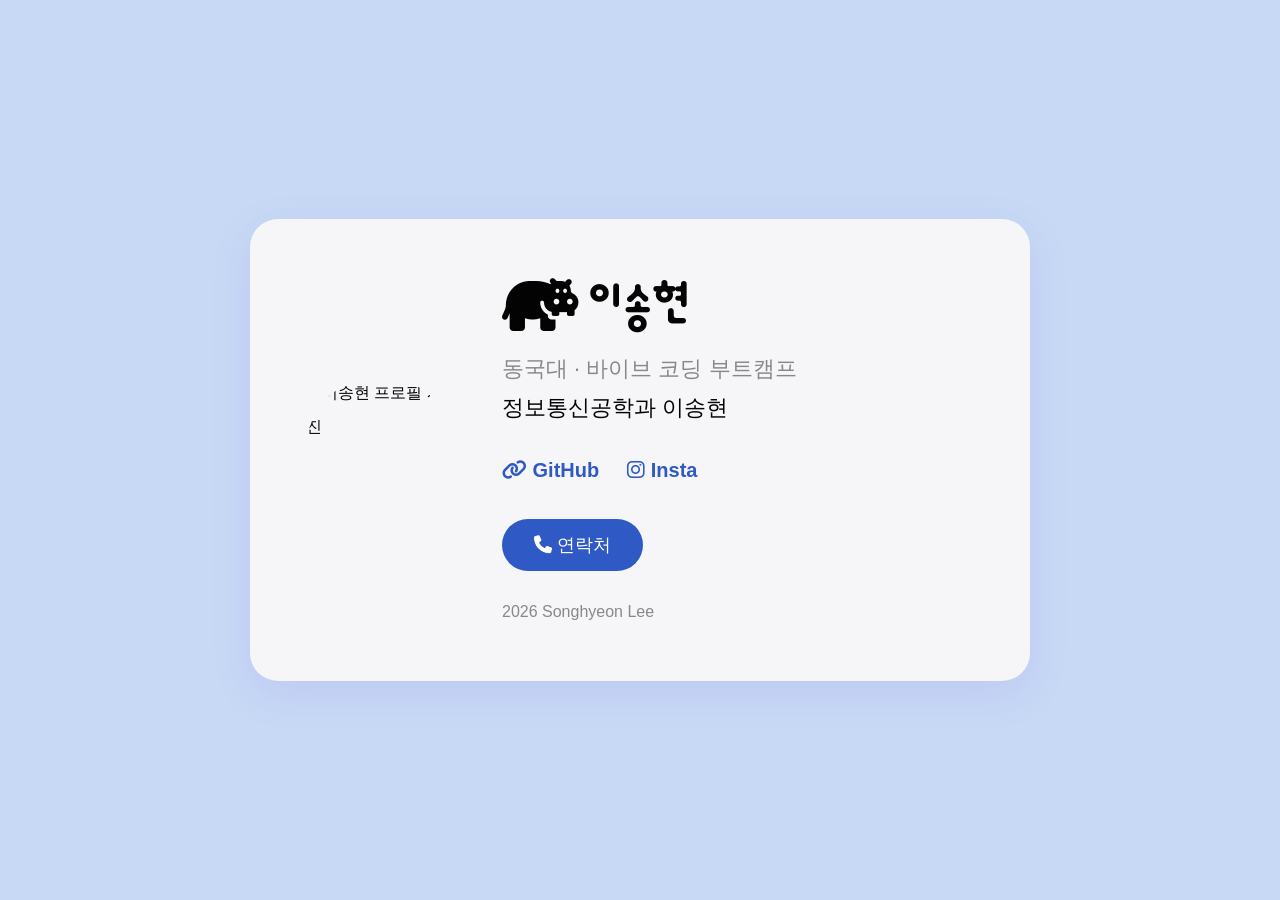
==== index.html @ 37086952 "Polish card metadata and role text for web viewing. Co-authored-by: Cursor <cursoragent@cursor.com>" ====
<!DOCTYPE html>
<html lang="ko">
<head>
    <meta charset="UTF-8">
    <meta name="viewport" content="width=device-width, initial-scale=1.0">
    <meta name="description" content="이송현 디지털 명함 — 동국대 정보통신공학과">
    <meta name="theme-color" content="#2f59c4">
    <title>이송현</title>
    <link rel="preconnect" href="https://fonts.googleapis.com">
    <link rel="preconnect" href="https://fonts.gstatic.com" crossorigin>
    <link href="https://fonts.googleapis.com/css2?family=Dongle:wght@300;400;700&family=Nanum+Gothic+Coding&family=Noto+Sans+KR:wght@100..900&display=swap" rel="stylesheet">
    <link rel="stylesheet" href="https://cdnjs.cloudflare.com/ajax/libs/font-awesome/6.5.2/css/all.min.css">
    <link rel="stylesheet" href="style.css">
</head>
<body>
    <main class="card">
        <img class="avatar" src="https://avatars.githubusercontent.com/u/312371526?s=400&u=9a8dedb2d05cd3ed2d2b8eda8fc3a1cdd4e4996f&v=4" alt="이송현 프로필 사진" />
        <div class="card__content">
            <header>
                <h1 class="dongle-bold"><i class="fa-solid fa-hippo"></i> 이송현</h1>
                <p class="role">동국대 · 바이브 코딩 부트캠프</p>
            </header>

            <section class="bio">
                <p>정보통신공학과 이송현</p>
            </section>

            <nav class="links">
                <a href="https://github.com/songhyeon0913" target="_blank"><i class="fa-solid fa-link"></i> GitHub</a>
                <a href="https://instagram.com/hxsnffl" target="_blank"><i class="fa-brands fa-instagram"></i> Insta</a>
            </nav>

            <button class="btn" id="contactbtn"><i class="fa-solid fa-phone"></i> 연락처</button>
            <footer> 2026 Songhyeon Lee</footer>
        </div>
    </main>
    <div class="modal" id="modal">
        <div class="modal__box">
            <h2>010-6365-0913</h2>
            <p>songhyeon0913@gmail.com</p>
            <button class="modal__close" id="closebtn">닫기</button>
        </div>
    </div>
    <script src="script.js"></script>
</body>
</html>
---- style.css ----
/* 어그로체(Aggravo) 라이트 웨이트를 불러온다 */
@font-face {
    font-family: 'Aggravo';
    src: url('https://cdn.jsdelivr.net/gh/projectnoonnu/noonfonts_2108@1.1/SBAggroL.woff') format('woff');
    font-weight: 300;
    font-display: swap;
}

/* 어그로체(Aggravo) 미디엄 웨이트를 불러온다 */
@font-face {
    font-family: 'Aggravo';
    src: url('https://cdn.jsdelivr.net/gh/projectnoonnu/noonfonts_2108@1.1/SBAggroM.woff') format('woff');
    font-weight: 500;
    font-display: swap;
}

/* 어그로체(Aggravo) 볼드 웨이트를 불러온다 */
@font-face {
    font-family: 'Aggravo';
    src: url('https://cdn.jsdelivr.net/gh/projectnoonnu/noonfonts_2108@1.1/SBAggroB.woff') format('woff');
    font-weight: 700;
    font-display: swap;
}

/* 모든 요소의 박스 모델·여백을 초기화한다 */
* {
    box-sizing: border-box;
    margin: 0;
    padding: 0;
}

/* 브랜드·텍스트·배경 등 색상을 변수로 모아 둔다 */
:root {
    --brand: #2f59c4;
    --brand-hover: #2554ca;
    --bg: #c8d9f5;
    --card: #f6f6f8;
    --text: #030303;
    --muted: #888888;
    --shadow: 0 12px 40px rgba(108, 92, 231, 0.12);
}

/* 드래그로 글자를 선택했을 때 배경색을 브랜드색으로 바꾼다 */
::selection {
    background: var(--brand);
    color: #fff;
}

/* 페이지 배경색을 칠하고 기본 글꼴을 어그로체로 둔다 */
body {
    min-height: 100vh;
    display: flex;
    justify-content: center;
    align-items: center;
    background: var(--bg);
    color: var(--text);
    font-family: 'Aggravo', sans-serif;
    font-weight: 300;
    line-height: 2.1;
}

/* 카드가 아래에서 부드럽게 떠오르며 등장한다 */
@keyframes card-in {
    from {
        opacity: 0;
        transform: translateY(24px);
    }
    to {
        opacity: 1;
        transform: translateY(0);
    }
}

/* 명함 카드를 가로로 길게 키운다 */
.card {
    width: 100%;
    max-width: 780px;
    display: flex;
    align-items: center;
    gap: 48px;
    padding: 52px 56px;
    background: var(--card);
    border-radius: 28px;
    box-shadow: var(--shadow);
    animation: card-in 0.7s ease both;
}

/* 카드 오른쪽 텍스트·버튼 영역을 세로로 쌓는다 */
.card__content {
    flex: 1;
    min-width: 0;
}

/* 프로필 사진을 원형으로 키운다 */
.avatar {
    width: 148px;
    height: 148px;
    flex-shrink: 0;
    border-radius: 50%;
    object-fit: cover;
}

/* 이름(h1) 크기를 키우고 하마 아이콘과 높이를 맞춘다 */
h1 {
    display: flex;
    align-items: center;
    gap: 10px;
    font-size: 68px;
    font-weight: 700;
    line-height: 1;
}

/* 하마 아이콘 크기를 이름 글자와 맞춘다 */
h1 .fa-hippo {
    font-size: 0.9em;
    line-height: 1;
}

/* Dongle 폰트 라이트 스타일을 적용한다 */
.dongle-light {
    font-family: "Dongle", sans-serif;
    font-weight: 300;
    font-style: normal;
}

/* Dongle 폰트 레귤러 스타일을 적용한다 */
.dongle-regular {
    font-family: "Dongle", sans-serif;
    font-weight: 400;
    font-style: normal;
}

/* Dongle 폰트 볼드 스타일을 이름에 적용한다 */
.dongle-bold {
    font-family: "Dongle", sans-serif;
    font-weight: 700;
    font-style: normal;
}

/* 역할(.role)을 소개글과 같은 크기로 맞춘다 */
.role {
    font-size: 22px;
    font-weight: 500;
    color: var(--muted);
    margin-top: 12px;
    line-height: 1.6;
}

/* 소개(.bio) 본문 크기와 줄간격을 정한다 */
.bio {
    font-size: 22px;
    font-weight: 500;
    line-height: 1.6;
    margin-top: 4px;
}

/* 링크 목록을 가로 한 줄로 배치한다 */
.links {
    display: flex;
    justify-content: flex-start;
    gap: 28px;
    margin-top: 24px;
}

/* 링크 색을 브랜드색으로 맞추고 밑줄을 제거한다 */
.links a {
    color: var(--brand);
    font-size: 20px;
    font-weight: 700;
    text-decoration: none;
    transition: color 0.2s ease;
}

/* 링크에 마우스를 올리면 더 진한 브랜드색으로 바꾼다 */
.links a:hover {
    color: var(--brand-hover);
}

/* 버튼에 브랜드색 배경을 준다 */
.btn {
    display: inline-block;
    margin-top: 28px;
    background: var(--brand);
    color: #fff;
    font-family: inherit;
    font-size: 18px;
    border: none;
    padding: 14px 32px;
    border-radius: 999px;
    cursor: pointer;
    transition: background 0.2s ease,
                transform 0.15s ease,
                box-shadow 0.15s ease;
}

/* 버튼에 마우스를 올리면 배경색·그림자·위치를 바꾼다 */
.btn:hover {
    background: var(--brand-hover);
    transform: translateY(-2px);
    box-shadow: 0 10px 24px rgba(5, 74, 247, 0.3);
}

/* 푸터 글자를 작게·흐리게 표시한다 */
footer {
    font-size: 16px;
    color: var(--muted);
    margin-top: 24px;
}

/* 모달 오버레이: 숨긴 뒤 부드럽게 페이드인되도록 준비한다 */
.modal {
    position: fixed;
    inset: 0;
    display: flex;
    justify-content: center;
    align-items: center;
    background: rgba(0, 0, 0, 0.5);
    opacity: 0;
    visibility: hidden;
    pointer-events: none;
    transition: opacity 0.3s ease, visibility 0.3s ease;
}

/* 모달이 열리면 보이게 한다 */
.modal.is-open {
    opacity: 1;
    visibility: visible;
    pointer-events: auto;
}

/* 모달 박스: 살짝 아래에서 떠오르며 나타난다 */
.modal__box {
    width: 300px;
    padding: 32px;
    background: #fff;
    border-radius: 20px;
    text-align: center;
    transform: translateY(16px) scale(0.96);
    transition: transform 0.3s ease;
}

/* 열린 모달의 박스를 제자리로 올린다 */
.modal.is-open .modal__box {
    transform: translateY(0) scale(1);
}

.modal__box h2 {
    font-size: 24px;
    margin-bottom: 10px;
}
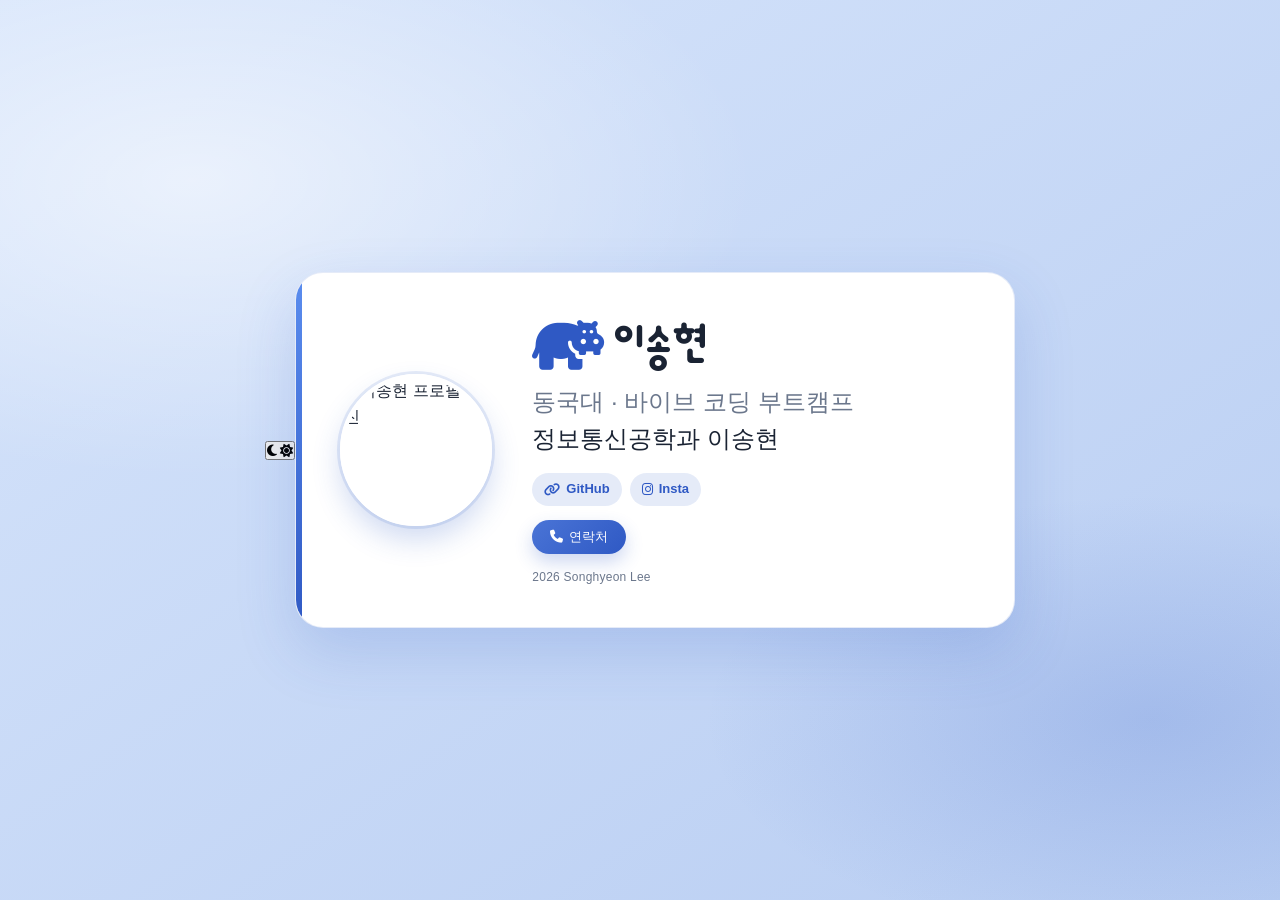
==== commit 323db8ef: "Add theme toggle markup and early theme boot script. Co-authored-by: Cursor <cursoragent@cursor.com>" ====
--- a/index.html
+++ b/index.html
@@ -5,6 +5,13 @@
     <meta name="viewport" content="width=device-width, initial-scale=1.0">
     <meta name="description" content="이송현 디지털 명함 — 동국대 정보통신공학과">
     <meta name="theme-color" content="#2f59c4">
+    <script>
+        (function () {
+            const saved = localStorage.getItem('theme');
+            const theme = saved || (window.matchMedia('(prefers-color-scheme: dark)').matches ? 'dark' : 'light');
+            document.documentElement.setAttribute('data-theme', theme);
+        })();
+    </script>
     <title>이송현</title>
     <link rel="preconnect" href="https://fonts.googleapis.com">
     <link rel="preconnect" href="https://fonts.gstatic.com" crossorigin>
@@ -13,6 +20,10 @@
     <link rel="stylesheet" href="style.css">
 </head>
 <body>
+    <button class="theme-toggle" id="themeToggle" type="button" aria-label="테마 전환">
+        <i class="fa-solid fa-moon" aria-hidden="true"></i>
+        <i class="fa-solid fa-sun" aria-hidden="true"></i>
+    </button>
     <main class="card">
         <img class="avatar" src="https://avatars.githubusercontent.com/u/312371526?s=400&u=9a8dedb2d05cd3ed2d2b8eda8fc3a1cdd4e4996f&v=4" alt="이송현 프로필 사진" />
         <div class="card__content">
--- a/style.css
+++ b/style.css
@@ -32,12 +32,15 @@
 /* 브랜드·텍스트·배경 등 색상을 변수로 모아 둔다 */
 :root {
     --brand: #2f59c4;
-    --brand-hover: #2554ca;
-    --bg: #c8d9f5;
-    --card: #f6f6f8;
-    --text: #030303;
-    --muted: #888888;
-    --shadow: 0 12px 40px rgba(108, 92, 231, 0.12);
+    --brand-hover: #1f45a8;
+    --brand-soft: rgba(47, 89, 196, 0.12);
+    --bg-1: #d7e5fb;
+    --bg-2: #b8cdf2;
+    --card: #ffffff;
+    --text: #1a2333;
+    --muted: #6b778c;
+    --line: rgba(47, 89, 196, 0.12);
+    --shadow: 0 24px 60px rgba(47, 89, 196, 0.18);
 }
 
 /* 드래그로 글자를 선택했을 때 배경색을 브랜드색으로 바꾼다 */
@@ -46,43 +49,63 @@
     color: #fff;
 }
 
-/* 페이지 배경색을 칠하고 기본 글꼴을 어그로체로 둔다 */
+/* 페이지에 부드러운 그라데이션 배경을 깐다 */
 body {
     min-height: 100vh;
+    min-height: 100dvh;
     display: flex;
     justify-content: center;
     align-items: center;
-    background: var(--bg);
+    padding: max(24px, env(safe-area-inset-top)) max(16px, env(safe-area-inset-right)) max(24px, env(safe-area-inset-bottom)) max(16px, env(safe-area-inset-left));
+    background:
+        radial-gradient(ellipse 80% 60% at 15% 20%, rgba(255, 255, 255, 0.55), transparent 55%),
+        radial-gradient(ellipse 70% 50% at 90% 80%, rgba(47, 89, 196, 0.18), transparent 50%),
+        linear-gradient(145deg, var(--bg-1), var(--bg-2));
+    background-attachment: fixed;
     color: var(--text);
     font-family: 'Aggravo', sans-serif;
     font-weight: 300;
-    line-height: 2.1;
+    line-height: 1.6;
+    -webkit-font-smoothing: antialiased;
 }
 
 /* 카드가 아래에서 부드럽게 떠오르며 등장한다 */
 @keyframes card-in {
     from {
         opacity: 0;
-        transform: translateY(24px);
+        transform: translateY(28px) scale(0.98);
     }
     to {
         opacity: 1;
-        transform: translateY(0);
-    }
-}
-
-/* 명함 카드를 가로로 길게 키운다 */
+        transform: translateY(0) scale(1);
+    }
+}
+
+/* 가로형 명함 카드의 레이아웃과 표면감을 잡는다 */
 .card {
-    width: 100%;
-    max-width: 780px;
+    width: min(100%, 720px);
     display: flex;
     align-items: center;
-    gap: 48px;
-    padding: 52px 56px;
+    gap: clamp(20px, 3.5vw, 40px);
+    padding: clamp(24px, 4vw, 40px) clamp(22px, 4.5vw, 44px);
     background: var(--card);
-    border-radius: 28px;
+    border: 1px solid var(--line);
+    border-radius: clamp(22px, 3vw, 28px);
     box-shadow: var(--shadow);
-    animation: card-in 0.7s ease both;
+    position: relative;
+    overflow: hidden;
+    animation: card-in 0.75s cubic-bezier(0.22, 1, 0.36, 1) both;
+}
+
+/* 카드 왼쪽에 브랜드 악센트 바를 넣는다 */
+.card::before {
+    content: "";
+    position: absolute;
+    left: 0;
+    top: 0;
+    bottom: 0;
+    width: 6px;
+    background: linear-gradient(180deg, #5b8def, var(--brand));
 }
 
 /* 카드 오른쪽 텍스트·버튼 영역을 세로로 쌓는다 */
@@ -91,29 +114,42 @@
     min-width: 0;
 }
 
-/* 프로필 사진을 원형으로 키운다 */
+/* 프로필 사진을 원형 링과 그림자로 돋보이게 한다 */
 .avatar {
-    width: 148px;
-    height: 148px;
+    width: clamp(120px, 17vw, 152px);
+    height: clamp(120px, 17vw, 152px);
     flex-shrink: 0;
     border-radius: 50%;
     object-fit: cover;
-}
-
-/* 이름(h1) 크기를 키우고 하마 아이콘과 높이를 맞춘다 */
+    border: 4px solid #fff;
+    box-shadow:
+        0 0 0 3px var(--brand-soft),
+        0 14px 28px rgba(47, 89, 196, 0.22);
+    transition: transform 0.3s ease;
+}
+
+/* 사진에 마우스를 올리면 살짝 커지게 한다 */
+.avatar:hover {
+    transform: scale(1.03);
+}
+
+/* 이름(h1) 크기를 화면 폭에 맞게 조절한다 */
 h1 {
     display: flex;
     align-items: center;
     gap: 10px;
-    font-size: 68px;
+    font-size: clamp(42px, 6.5vw, 64px);
     font-weight: 700;
     line-height: 1;
-}
-
-/* 하마 아이콘 크기를 이름 글자와 맞춘다 */
+    letter-spacing: -0.02em;
+    color: var(--text);
+}
+
+/* 하마 아이콘을 브랜드색으로 맞춘다 */
 h1 .fa-hippo {
     font-size: 0.9em;
     line-height: 1;
+    color: var(--brand);
 }
 
 /* Dongle 폰트 라이트 스타일을 적용한다 */
@@ -137,74 +173,88 @@
     font-style: normal;
 }
 
-/* 역할(.role)을 소개글과 같은 크기로 맞춘다 */
+/* 역할(.role) 글자 크기와 색을 정리한다 */
 .role {
-    font-size: 22px;
+    font-size: clamp(18px, 2.8vw, 24px);
     font-weight: 500;
     color: var(--muted);
-    margin-top: 12px;
-    line-height: 1.6;
-}
-
-/* 소개(.bio) 본문 크기와 줄간격을 정한다 */
+    margin-top: 8px;
+    line-height: 1.45;
+}
+
+/* 소개(.bio) 본문 크기와 간격을 정한다 */
 .bio {
-    font-size: 22px;
-    font-weight: 500;
-    line-height: 1.6;
-    margin-top: 4px;
-}
-
-/* 링크 목록을 가로 한 줄로 배치한다 */
+    font-size: clamp(18px, 2.8vw, 24px);
+    font-weight: 500;
+    line-height: 1.45;
+    margin-top: 2px;
+    color: var(--text);
+}
+
+/* 링크 목록을 가로로 배치한다 */
 .links {
     display: flex;
-    justify-content: flex-start;
-    gap: 28px;
-    margin-top: 24px;
-}
-
-/* 링크 색을 브랜드색으로 맞추고 밑줄을 제거한다 */
+    flex-wrap: wrap;
+    gap: 8px;
+    margin-top: 16px;
+}
+
+/* 링크를 부드러운 칩 스타일로 만든다 */
 .links a {
+    display: inline-flex;
+    align-items: center;
+    gap: 6px;
+    padding: 6px 12px;
+    border-radius: 999px;
+    background: var(--brand-soft);
     color: var(--brand);
-    font-size: 20px;
+    font-size: 13px;
     font-weight: 700;
     text-decoration: none;
-    transition: color 0.2s ease;
-}
-
-/* 링크에 마우스를 올리면 더 진한 브랜드색으로 바꾼다 */
+    transition: background 0.2s ease, color 0.2s ease, transform 0.15s ease;
+}
+
+/* 링크에 마우스를 올리면 색과 위치를 살짝 바꾼다 */
 .links a:hover {
-    color: var(--brand-hover);
-}
-
-/* 버튼에 브랜드색 배경을 준다 */
-.btn {
-    display: inline-block;
-    margin-top: 28px;
     background: var(--brand);
     color: #fff;
+    transform: translateY(-2px);
+}
+
+/* 연락처 버튼에 브랜드색과 그림자를 준다 */
+.btn {
+    display: inline-flex;
+    align-items: center;
+    gap: 6px;
+    margin-top: 14px;
+    background: linear-gradient(135deg, #4a74d6, var(--brand));
+    color: #fff;
     font-family: inherit;
-    font-size: 18px;
+    font-size: 13px;
+    font-weight: 500;
     border: none;
-    padding: 14px 32px;
+    padding: 8px 18px;
     border-radius: 999px;
     cursor: pointer;
+    box-shadow: 0 8px 18px rgba(47, 89, 196, 0.24);
     transition: background 0.2s ease,
                 transform 0.15s ease,
                 box-shadow 0.15s ease;
 }
 
-/* 버튼에 마우스를 올리면 배경색·그림자·위치를 바꾼다 */
+/* 버튼에 마우스를 올리면 더 진하게 띄운다 */
 .btn:hover {
-    background: var(--brand-hover);
+    background: linear-gradient(135deg, var(--brand), var(--brand-hover));
     transform: translateY(-2px);
-    box-shadow: 0 10px 24px rgba(5, 74, 247, 0.3);
+    box-shadow: 0 12px 22px rgba(47, 89, 196, 0.32);
 }
 
 /* 푸터 글자를 작게·흐리게 표시한다 */
 footer {
-    font-size: 16px;
+    font-size: 12px;
     color: var(--muted);
-    margin-top: 24px;
+    margin-top: 14px;
+    letter-spacing: 0.02em;
 }
 
 /* 모달 오버레이: 숨긴 뒤 부드럽게 페이드인되도록 준비한다 */
@@ -214,7 +264,9 @@
     display: flex;
     justify-content: center;
     align-items: center;
-    background: rgba(0, 0, 0, 0.5);
+    padding: 20px;
+    background: rgba(26, 35, 51, 0.45);
+    backdrop-filter: blur(6px);
     opacity: 0;
     visibility: hidden;
     pointer-events: none;
@@ -230,11 +282,13 @@
 
 /* 모달 박스: 살짝 아래에서 떠오르며 나타난다 */
 .modal__box {
-    width: 300px;
-    padding: 32px;
+    width: min(340px, 100%);
+    padding: 36px 32px;
     background: #fff;
-    border-radius: 20px;
+    border: 1px solid var(--line);
+    border-radius: 24px;
     text-align: center;
+    box-shadow: 0 24px 50px rgba(26, 35, 51, 0.2);
     transform: translateY(16px) scale(0.96);
     transition: transform 0.3s ease;
 }
@@ -244,7 +298,103 @@
     transform: translateY(0) scale(1);
 }
 
+/* 모달 전화번호 제목을 강조한다 */
 .modal__box h2 {
-    font-size: 24px;
-    margin-bottom: 10px;
-}+    font-size: 26px;
+    font-weight: 700;
+    margin-bottom: 8px;
+    color: var(--text);
+}
+
+/* 모달 이메일 문구를 정리한다 */
+.modal__box p {
+    font-size: 15px;
+    font-weight: 500;
+    color: var(--muted);
+    margin-bottom: 24px;
+}
+
+/* 모달 닫기 버튼을 카드 버튼과 톤을 맞춘다 */
+.modal__close {
+    background: var(--brand-soft);
+    color: var(--brand);
+    font-family: inherit;
+    font-size: 15px;
+    font-weight: 500;
+    border: none;
+    padding: 12px 28px;
+    border-radius: 999px;
+    cursor: pointer;
+    transition: background 0.2s ease, color 0.2s ease;
+}
+
+/* 닫기 버튼 hover 시 브랜드색으로 채운다 */
+.modal__close:hover {
+    background: var(--brand);
+    color: #fff;
+}
+
+/* 태블릿 이하: 세로 카드로 바꿔 모바일에서도 균형 있게 보이게 한다 */
+@media (max-width: 720px) {
+    .card {
+        flex-direction: column;
+        text-align: center;
+        gap: 28px;
+        padding: 36px 28px 32px;
+    }
+
+    .card::before {
+        width: 100%;
+        height: 6px;
+        bottom: auto;
+    }
+
+    .card__content {
+        display: flex;
+        flex-direction: column;
+        align-items: center;
+        width: 100%;
+    }
+
+    h1 {
+        justify-content: center;
+    }
+
+    .links {
+        justify-content: center;
+    }
+
+    .btn {
+        width: auto;
+        max-width: none;
+        justify-content: center;
+    }
+}
+
+/* 아주 작은 화면에서 여백과 글자만 조금 더 줄인다 */
+@media (max-width: 400px) {
+    .card {
+        padding: 26px 18px 22px;
+        border-radius: 22px;
+    }
+
+    .links a {
+        font-size: 12px;
+        padding: 6px 10px;
+    }
+
+    .btn {
+        font-size: 12px;
+        padding: 8px 16px;
+    }
+}
+
+/* 움직임 최소화를 선호하면 애니메이션을 끈다 */
+@media (prefers-reduced-motion: reduce) {
+    *,
+    *::before,
+    *::after {
+        animation: none !important;
+        transition: none !important;
+    }
+}
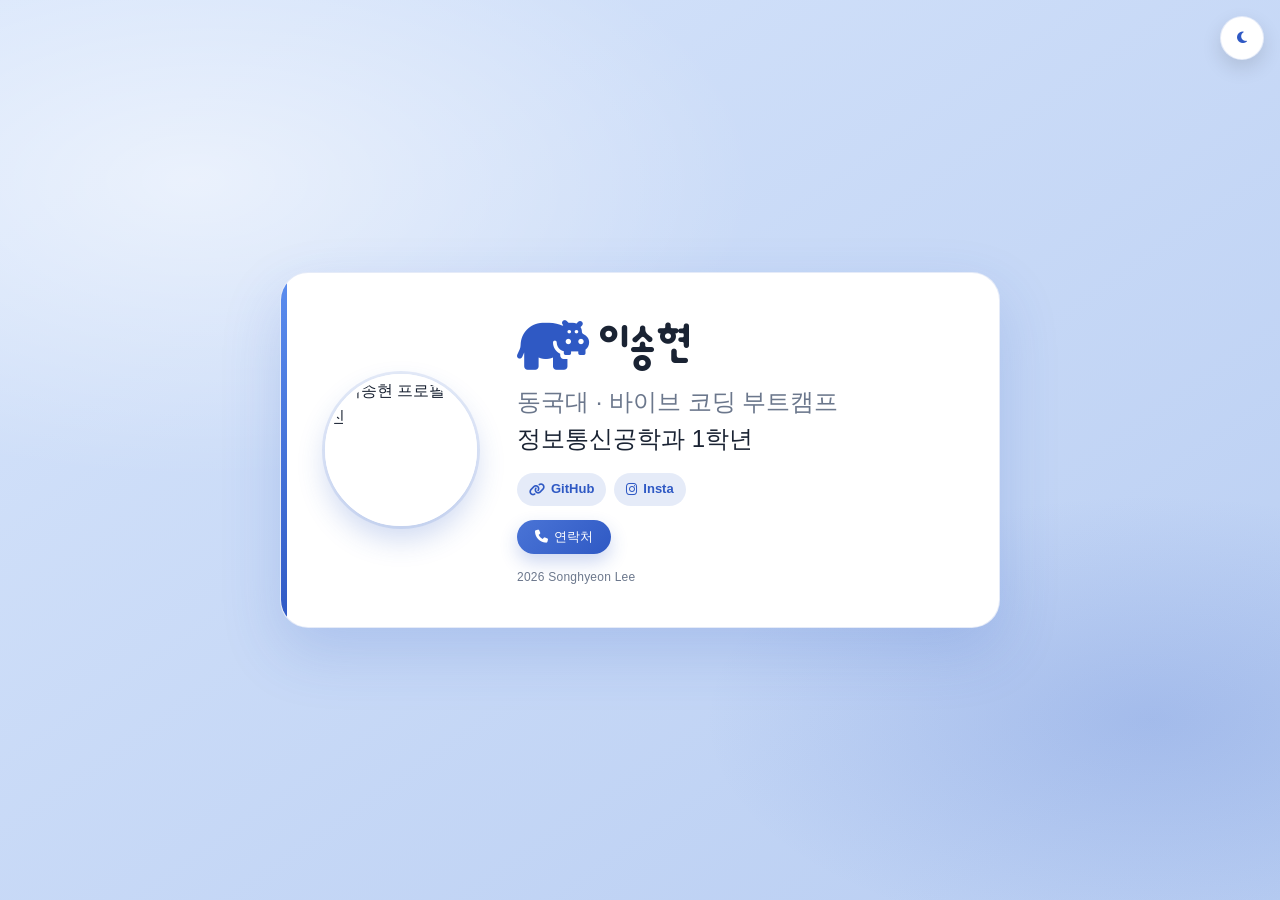
==== commit fd570b40: "Update bio text to information engineering freshman. Co-authored-by: Cursor <cursoragent@cursor.com>" ====
--- a/index.html
+++ b/index.html
@@ -33,7 +33,7 @@
             </header>
 
             <section class="bio">
-                <p>정보통신공학과 이송현</p>
+                <p>정보통신공학과 1학년</p>
             </section>
 
             <nav class="links">
--- a/style.css
+++ b/style.css
@@ -36,11 +36,56 @@
     --brand-soft: rgba(47, 89, 196, 0.12);
     --bg-1: #d7e5fb;
     --bg-2: #b8cdf2;
+    --bg-glow-1: rgba(255, 255, 255, 0.55);
+    --bg-glow-2: rgba(47, 89, 196, 0.18);
     --card: #ffffff;
     --text: #1a2333;
     --muted: #6b778c;
     --line: rgba(47, 89, 196, 0.12);
     --shadow: 0 24px 60px rgba(47, 89, 196, 0.18);
+    --avatar-ring: #ffffff;
+    --modal-overlay: rgba(26, 35, 51, 0.45);
+    color-scheme: light;
+}
+
+/* 다크모드 색상 변수를 적용한다 */
+html[data-theme="dark"] {
+    --brand: #7aa2ff;
+    --brand-hover: #9bb8ff;
+    --brand-soft: rgba(122, 162, 255, 0.16);
+    --bg-1: #0f1524;
+    --bg-2: #1a2744;
+    --bg-glow-1: rgba(122, 162, 255, 0.12);
+    --bg-glow-2: rgba(47, 89, 196, 0.28);
+    --card: #1c2438;
+    --text: #eef2ff;
+    --muted: #9aa6c2;
+    --line: rgba(122, 162, 255, 0.18);
+    --shadow: 0 24px 60px rgba(0, 0, 0, 0.45);
+    --avatar-ring: #2a3550;
+    --modal-overlay: rgba(5, 8, 16, 0.65);
+    color-scheme: dark;
+}
+
+/* 시스템 다크모드를 따르되, 직접 선택한 라이트 모드는 유지한다 */
+@media (prefers-color-scheme: dark) {
+    html:not([data-theme="light"]) {
+        --brand: #7aa2ff;
+        --brand-hover: #9bb8ff;
+        --brand-soft: rgba(122, 162, 255, 0.16);
+        --bg-1: #0f1524;
+        --bg-2: #1a2744;
+        --bg-glow-1: rgba(122, 162, 255, 0.12);
+        --bg-glow-2: rgba(47, 89, 196, 0.28);
+        --card: #1c2438;
+        --text: #eef2ff;
+        --muted: #9aa6c2;
+        --line: rgba(122, 162, 255, 0.18);
+        --shadow: 0 24px 60px rgba(0, 0, 0, 0.45);
+        --avatar-ring: #2a3550;
+        --modal-overlay: rgba(5, 8, 16, 0.65);
+        color-scheme: dark;
+    }
 }
 
 /* 드래그로 글자를 선택했을 때 배경색을 브랜드색으로 바꾼다 */
@@ -58,8 +103,8 @@
     align-items: center;
     padding: max(24px, env(safe-area-inset-top)) max(16px, env(safe-area-inset-right)) max(24px, env(safe-area-inset-bottom)) max(16px, env(safe-area-inset-left));
     background:
-        radial-gradient(ellipse 80% 60% at 15% 20%, rgba(255, 255, 255, 0.55), transparent 55%),
-        radial-gradient(ellipse 70% 50% at 90% 80%, rgba(47, 89, 196, 0.18), transparent 50%),
+        radial-gradient(ellipse 80% 60% at 15% 20%, var(--bg-glow-1), transparent 55%),
+        radial-gradient(ellipse 70% 50% at 90% 80%, var(--bg-glow-2), transparent 50%),
         linear-gradient(145deg, var(--bg-1), var(--bg-2));
     background-attachment: fixed;
     color: var(--text);
@@ -67,6 +112,44 @@
     font-weight: 300;
     line-height: 1.6;
     -webkit-font-smoothing: antialiased;
+    transition: background 0.35s ease, color 0.35s ease;
+}
+
+/* 테마 전환 버튼을 화면 모서리에 띄운다 */
+.theme-toggle {
+    position: fixed;
+    top: max(16px, env(safe-area-inset-top));
+    right: max(16px, env(safe-area-inset-right));
+    z-index: 20;
+    width: 44px;
+    height: 44px;
+    display: inline-flex;
+    align-items: center;
+    justify-content: center;
+    border: 1px solid var(--line);
+    border-radius: 50%;
+    background: var(--card);
+    color: var(--brand);
+    box-shadow: 0 8px 20px rgba(0, 0, 0, 0.12);
+    cursor: pointer;
+    transition: transform 0.2s ease, background 0.2s ease, color 0.2s ease;
+}
+
+/* 테마 버튼 hover 시 살짝 커지게 한다 */
+.theme-toggle:hover {
+    transform: scale(1.06);
+}
+
+/* 다크모드일 때 해 아이콘, 라이트모드일 때 달 아이콘을 보여 준다 */
+.theme-toggle .fa-sun { display: none; }
+.theme-toggle .fa-moon { display: inline-block; }
+
+html[data-theme="dark"] .theme-toggle .fa-sun { display: inline-block; }
+html[data-theme="dark"] .theme-toggle .fa-moon { display: none; }
+
+@media (prefers-color-scheme: dark) {
+    html:not([data-theme="light"]) .theme-toggle .fa-sun { display: inline-block; }
+    html:not([data-theme="light"]) .theme-toggle .fa-moon { display: none; }
 }
 
 /* 카드가 아래에서 부드럽게 떠오르며 등장한다 */
@@ -121,7 +204,7 @@
     flex-shrink: 0;
     border-radius: 50%;
     object-fit: cover;
-    border: 4px solid #fff;
+    border: 4px solid var(--avatar-ring);
     box-shadow:
         0 0 0 3px var(--brand-soft),
         0 14px 28px rgba(47, 89, 196, 0.22);
@@ -265,7 +348,7 @@
     justify-content: center;
     align-items: center;
     padding: 20px;
-    background: rgba(26, 35, 51, 0.45);
+    background: var(--modal-overlay);
     backdrop-filter: blur(6px);
     opacity: 0;
     visibility: hidden;
@@ -284,7 +367,7 @@
 .modal__box {
     width: min(340px, 100%);
     padding: 36px 32px;
-    background: #fff;
+    background: var(--card);
     border: 1px solid var(--line);
     border-radius: 24px;
     text-align: center;
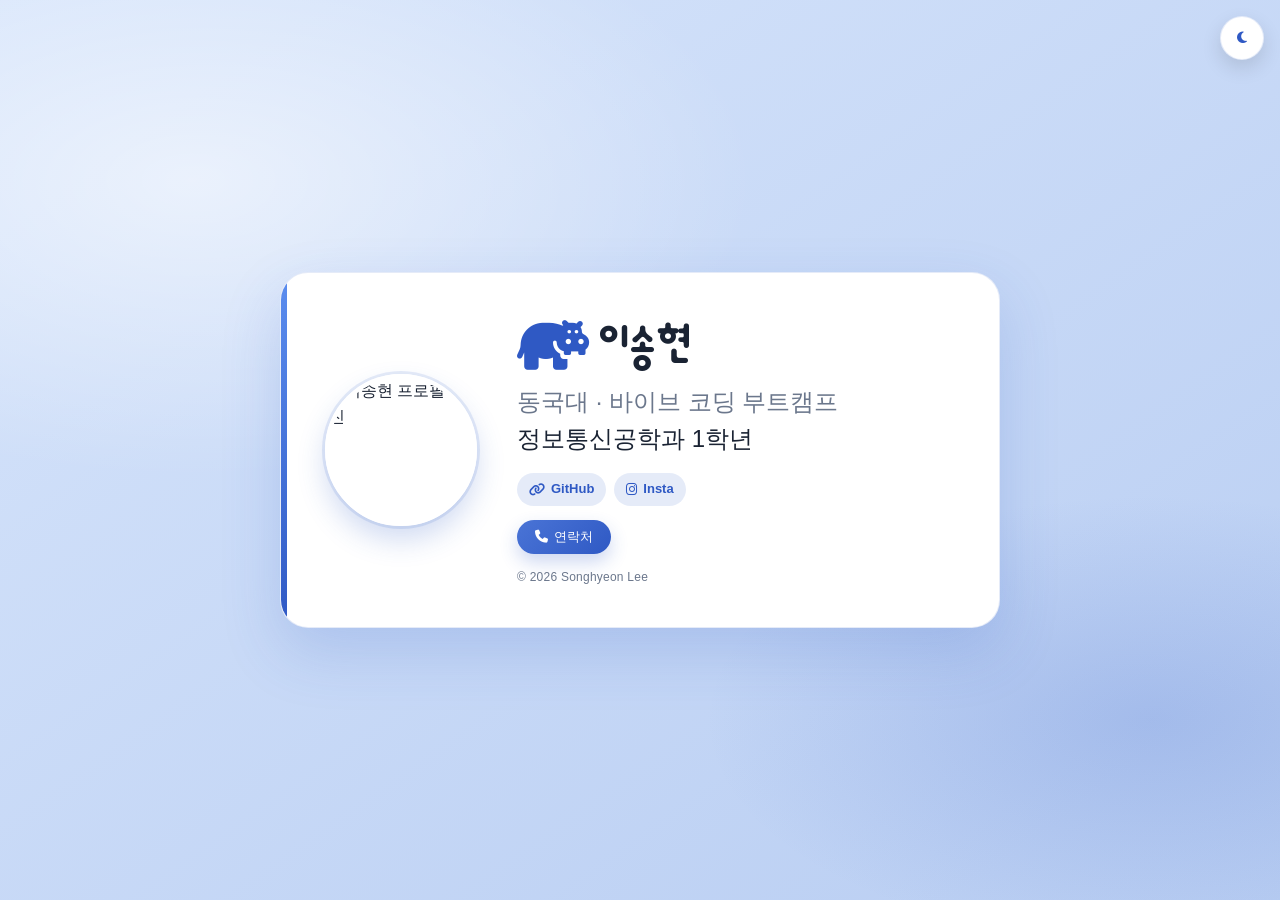
==== commit 67343eea: "Add SEO essentials: robots, sitemap, schema, and meta. Co-authored-by: Cursor <cursoragent@cursor.co" ====
--- a/index.html
+++ b/index.html
@@ -3,8 +3,86 @@
 <head>
     <meta charset="UTF-8">
     <meta name="viewport" content="width=device-width, initial-scale=1.0">
-    <meta name="description" content="이송현 디지털 명함 — 동국대 정보통신공학과">
+    <title>이송현 | 동국대 정보통신공학과 디지털 명함</title>
+    <meta name="description" content="동국대학교 정보통신공학과 1학년 이송현의 디지털 명함입니다. GitHub, Instagram, 연락처를 확인할 수 있습니다.">
+    <meta name="keywords" content="이송현, Songhyeon Lee, 동국대, 동국대학교, 정보통신공학과, 디지털 명함, 바이브 코딩, GitHub">
+    <meta name="author" content="이송현">
+    <meta name="robots" content="index, follow, max-image-preview:large, max-snippet:-1, max-video-preview:-1">
+    <meta name="googlebot" content="index, follow">
+    <link rel="canonical" href="https://songhyeon0913.github.io/vibe-me-hyun/">
+    <link rel="alternate" hreflang="ko" href="https://songhyeon0913.github.io/vibe-me-hyun/">
+    <link rel="alternate" hreflang="x-default" href="https://songhyeon0913.github.io/vibe-me-hyun/">
     <meta name="theme-color" content="#2f59c4">
+    <meta name="format-detection" content="telephone=yes">
+    <meta property="og:locale" content="ko_KR">
+    <meta property="og:type" content="profile">
+    <meta property="og:site_name" content="이송현">
+    <meta property="og:title" content="이송현 | 동국대 정보통신공학과 디지털 명함">
+    <meta property="og:description" content="동국대학교 정보통신공학과 1학년 이송현의 디지털 명함입니다. GitHub, Instagram, 연락처를 확인할 수 있습니다.">
+    <meta property="og:url" content="https://songhyeon0913.github.io/vibe-me-hyun/">
+    <meta property="og:image" content="https://cdn.jsdelivr.net/gh/songhyeon0913/vibe-me-hyun@main/images/og-hyun.png">
+    <meta property="og:image:secure_url" content="https://cdn.jsdelivr.net/gh/songhyeon0913/vibe-me-hyun@main/images/og-hyun.png">
+    <meta property="og:image:type" content="image/png">
+    <meta property="og:image:width" content="1200">
+    <meta property="og:image:height" content="630">
+    <meta property="og:image:alt" content="이송현 디지털 명함 미리보기">
+    <meta property="profile:first_name" content="송현">
+    <meta property="profile:last_name" content="이">
+    <meta property="profile:username" content="songhyeon0913">
+    <meta name="twitter:card" content="summary_large_image">
+    <meta name="twitter:title" content="이송현 | 동국대 정보통신공학과 디지털 명함">
+    <meta name="twitter:description" content="동국대학교 정보통신공학과 1학년 이송현의 디지털 명함입니다. GitHub, Instagram, 연락처를 확인할 수 있습니다.">
+    <meta name="twitter:image" content="https://cdn.jsdelivr.net/gh/songhyeon0913/vibe-me-hyun@main/images/og-hyun.png">
+    <link rel="apple-touch-icon" sizes="57x57" href="images/favi/apple-icon-57x57.png">
+    <link rel="apple-touch-icon" sizes="60x60" href="images/favi/apple-icon-60x60.png">
+    <link rel="apple-touch-icon" sizes="72x72" href="images/favi/apple-icon-72x72.png">
+    <link rel="apple-touch-icon" sizes="76x76" href="images/favi/apple-icon-76x76.png">
+    <link rel="apple-touch-icon" sizes="114x114" href="images/favi/apple-icon-114x114.png">
+    <link rel="apple-touch-icon" sizes="120x120" href="images/favi/apple-icon-120x120.png">
+    <link rel="apple-touch-icon" sizes="144x144" href="images/favi/apple-icon-144x144.png">
+    <link rel="apple-touch-icon" sizes="152x152" href="images/favi/apple-icon-152x152.png">
+    <link rel="apple-touch-icon" sizes="180x180" href="images/favi/apple-icon-180x180.png">
+    <link rel="icon" type="image/png" sizes="192x192" href="images/favi/android-icon-192x192.png">
+    <link rel="icon" type="image/png" sizes="32x32" href="images/favi/favicon-32x32.png">
+    <link rel="icon" type="image/png" sizes="96x96" href="images/favi/favicon-96x96.png">
+    <link rel="icon" type="image/png" sizes="16x16" href="images/favi/favicon-16x16.png">
+    <link rel="shortcut icon" href="images/favi/favicon.ico">
+    <link rel="manifest" href="images/favi/manifest.json">
+    <meta name="msapplication-TileColor" content="#ffffff">
+    <meta name="msapplication-TileImage" content="images/favi/ms-icon-144x144.png">
+    <script type="application/ld+json">
+    {
+      "@context": "https://schema.org",
+      "@type": "ProfilePage",
+      "name": "이송현 디지털 명함",
+      "url": "https://songhyeon0913.github.io/vibe-me-hyun/",
+      "inLanguage": "ko",
+      "description": "동국대학교 정보통신공학과 1학년 이송현의 디지털 명함입니다.",
+      "dateModified": "2026-08-10",
+      "mainEntity": {
+        "@type": "Person",
+        "name": "이송현",
+        "alternateName": "Songhyeon Lee",
+        "url": "https://songhyeon0913.github.io/vibe-me-hyun/",
+        "image": "https://avatars.githubusercontent.com/u/312371526?s=400&u=9a8dedb2d05cd3ed2d2b8eda8fc3a1cdd4e4996f&v=4",
+        "jobTitle": "정보통신공학과 1학년",
+        "email": "mailto:songhyeon0913@gmail.com",
+        "telephone": "+82-10-6365-0913",
+        "affiliation": {
+          "@type": "CollegeOrUniversity",
+          "name": "동국대학교"
+        },
+        "alumniOf": {
+          "@type": "CollegeOrUniversity",
+          "name": "동국대학교"
+        },
+        "sameAs": [
+          "https://github.com/songhyeon0913",
+          "https://instagram.com/hxsnffl"
+        ]
+      }
+    }
+    </script>
     <script>
         (function () {
             const saved = localStorage.getItem('theme');
@@ -12,7 +90,6 @@
             document.documentElement.setAttribute('data-theme', theme);
         })();
     </script>
-    <title>이송현</title>
     <link rel="preconnect" href="https://fonts.googleapis.com">
     <link rel="preconnect" href="https://fonts.gstatic.com" crossorigin>
     <link href="https://fonts.googleapis.com/css2?family=Dongle:wght@300;400;700&family=Nanum+Gothic+Coding&family=Noto+Sans+KR:wght@100..900&display=swap" rel="stylesheet">
@@ -24,34 +101,34 @@
         <i class="fa-solid fa-moon" aria-hidden="true"></i>
         <i class="fa-solid fa-sun" aria-hidden="true"></i>
     </button>
-    <main class="card">
-        <img class="avatar" src="https://avatars.githubusercontent.com/u/312371526?s=400&u=9a8dedb2d05cd3ed2d2b8eda8fc3a1cdd4e4996f&v=4" alt="이송현 프로필 사진" />
+    <main class="card" itemscope itemtype="https://schema.org/Person">
+        <img class="avatar" itemprop="image" src="https://avatars.githubusercontent.com/u/312371526?s=400&u=9a8dedb2d05cd3ed2d2b8eda8fc3a1cdd4e4996f&v=4" alt="이송현 프로필 사진" width="152" height="152" loading="eager" decoding="async" />
         <div class="card__content">
             <header>
-                <h1 class="dongle-bold"><i class="fa-solid fa-hippo"></i> 이송현</h1>
+                <h1 class="dongle-bold" itemprop="name"><i class="fa-solid fa-hippo" aria-hidden="true"></i> 이송현</h1>
                 <p class="role">동국대 · 바이브 코딩 부트캠프</p>
             </header>
 
-            <section class="bio">
-                <p>정보통신공학과 1학년</p>
+            <section class="bio" aria-label="소개">
+                <p itemprop="jobTitle">정보통신공학과 1학년</p>
             </section>
 
-            <nav class="links">
-                <a href="https://github.com/songhyeon0913" target="_blank"><i class="fa-solid fa-link"></i> GitHub</a>
-                <a href="https://instagram.com/hxsnffl" target="_blank"><i class="fa-brands fa-instagram"></i> Insta</a>
+            <nav class="links" aria-label="소셜 링크">
+                <a href="https://github.com/songhyeon0913" target="_blank" rel="noopener noreferrer me" itemprop="sameAs"><i class="fa-solid fa-link" aria-hidden="true"></i> GitHub</a>
+                <a href="https://instagram.com/hxsnffl" target="_blank" rel="noopener noreferrer me" itemprop="sameAs"><i class="fa-brands fa-instagram" aria-hidden="true"></i> Insta</a>
             </nav>
 
-            <button class="btn" id="contactbtn"><i class="fa-solid fa-phone"></i> 연락처</button>
-            <footer> 2026 Songhyeon Lee</footer>
+            <button class="btn" id="contactbtn" type="button" aria-haspopup="dialog" aria-controls="modal"><i class="fa-solid fa-phone" aria-hidden="true"></i> 연락처</button>
+            <footer>© 2026 <span itemprop="alternateName">Songhyeon Lee</span></footer>
         </div>
     </main>
-    <div class="modal" id="modal">
+    <div class="modal" id="modal" role="dialog" aria-modal="true" aria-labelledby="contact-title">
         <div class="modal__box">
-            <h2>010-6365-0913</h2>
-            <p>songhyeon0913@gmail.com</p>
-            <button class="modal__close" id="closebtn">닫기</button>
+            <h2 id="contact-title">010-6365-0913</h2>
+            <p><a href="mailto:songhyeon0913@gmail.com">songhyeon0913@gmail.com</a></p>
+            <button class="modal__close" id="closebtn" type="button">닫기</button>
         </div>
     </div>
     <script src="script.js"></script>
 </body>
-</html>+</html>
